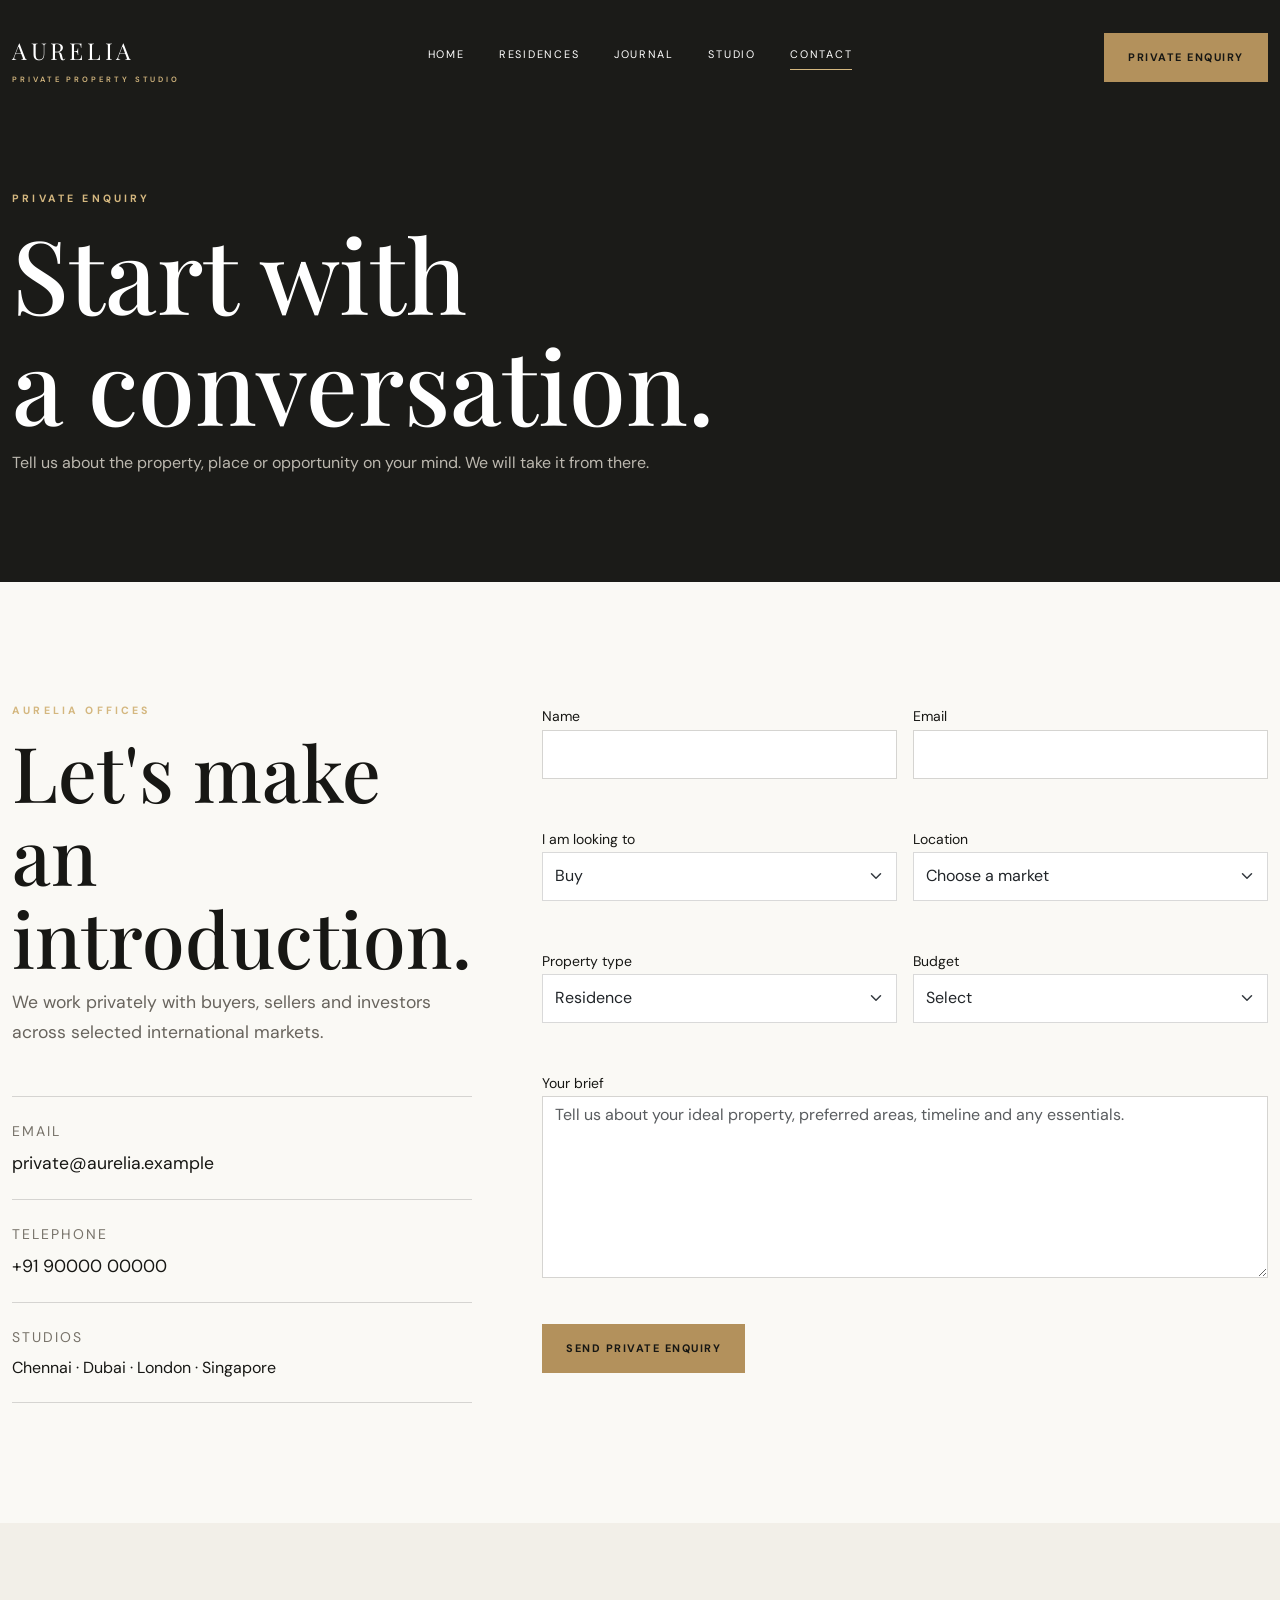
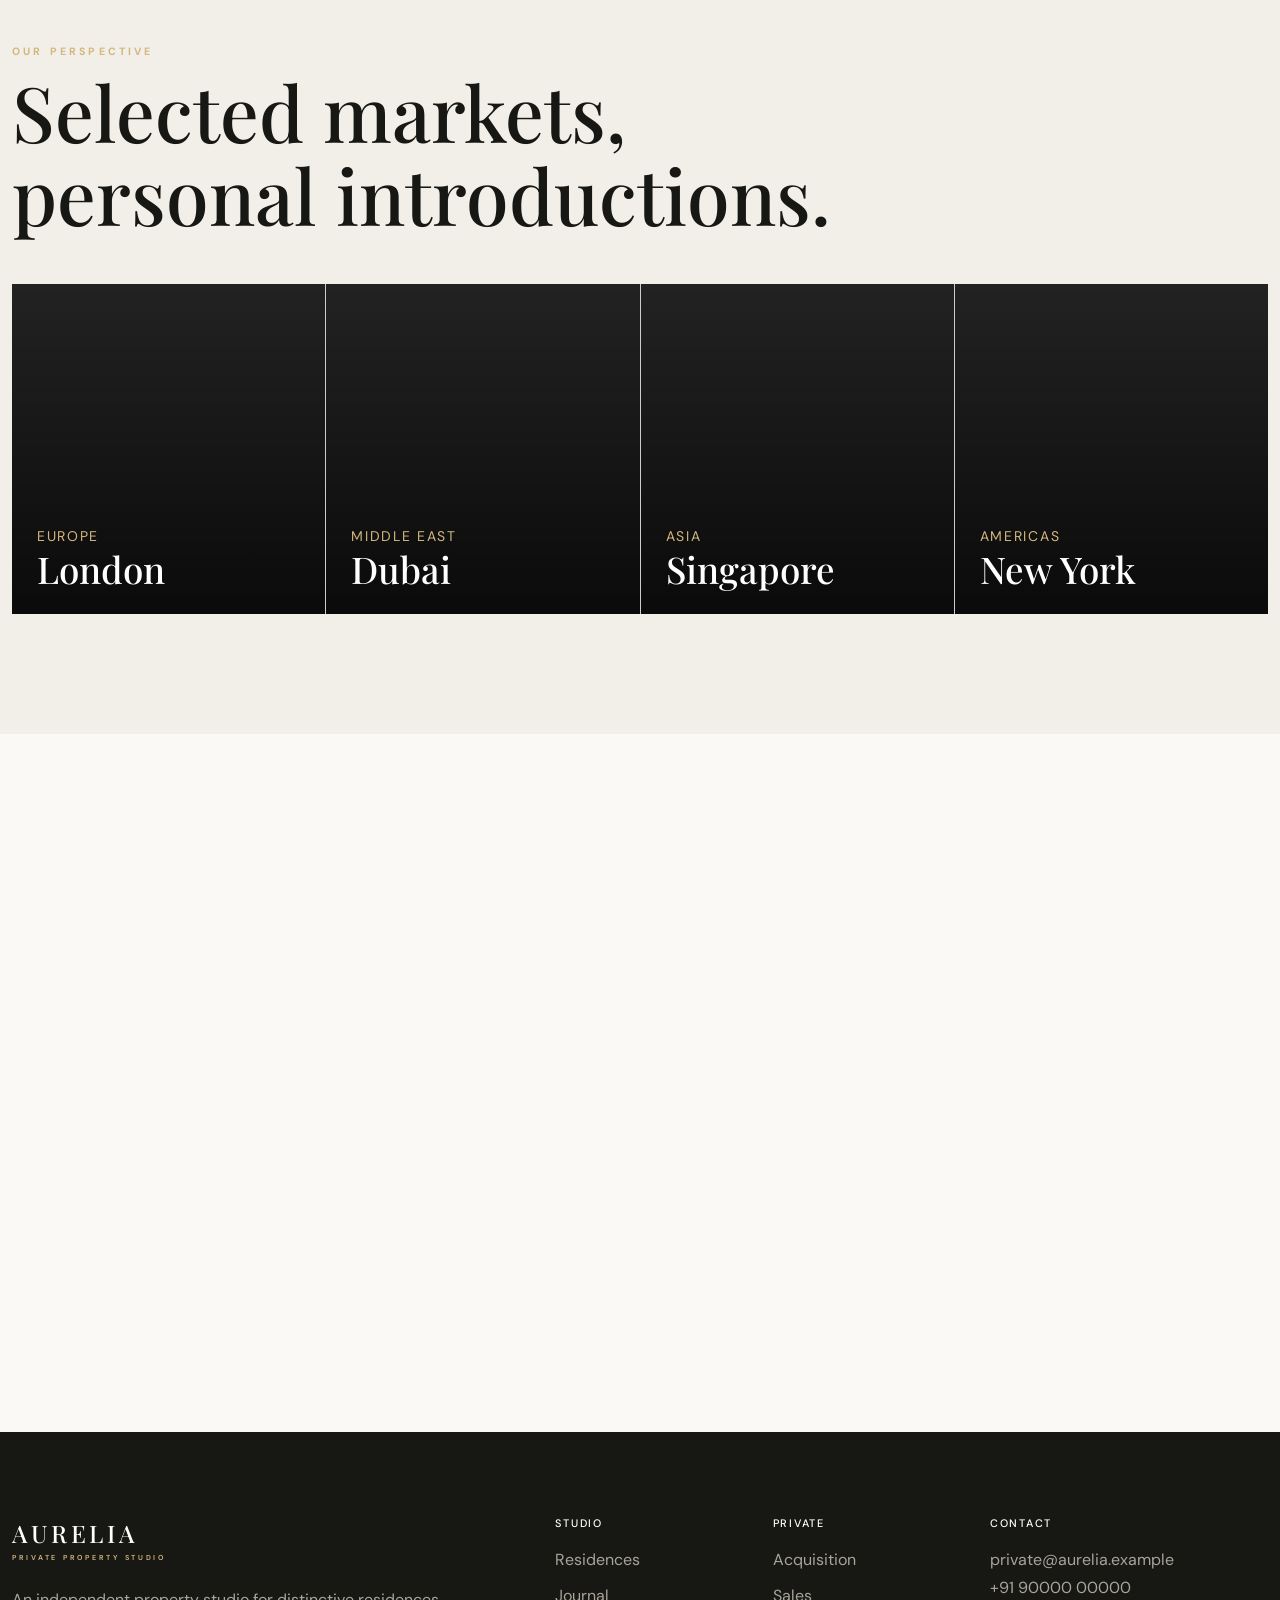
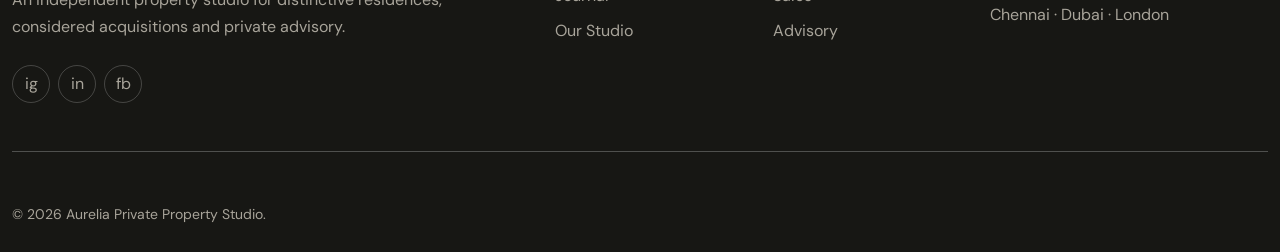
==== contact.html @ 0b0d0313 "first commit" ====
<!doctype html><html lang="en"><head><meta charset="utf-8"><meta name="viewport" content="width=device-width,initial-scale=1"><title>Contact | Aurelia Private Property Studio</title><meta name="description" content="Contact Aurelia for private property acquisition, sales, investment and advisory."><meta name="robots" content="index,follow"><link rel="icon" href="assets/images/favicon.svg"><link href="https://cdn.jsdelivr.net/npm/bootstrap@5.3.3/dist/css/bootstrap.min.css" rel="stylesheet"><link rel="stylesheet" href="assets/css/style.css"></head><body><nav class="navbar navbar-expand-lg"><div class="container d-flex align-items-center"><a class="navbar-brand" href="index.html">AURELIA<span>PRIVATE PROPERTY STUDIO</span></a><button class="navbar-toggler" type="button" data-bs-toggle="collapse" data-bs-target="#nav" aria-controls="nav" aria-expanded="false" aria-label="Toggle navigation"><span class="navbar-toggler-icon"></span></button><div class="collapse navbar-collapse" id="nav"><ul class="navbar-nav mx-auto"><li><a class="nav-link" href="index.html">Home</a></li><li><a class="nav-link" href="residences.html">Residences</a></li><li><a class="nav-link" href="journal.html">Journal</a></li><li><a class="nav-link" href="studio.html">Studio</a></li><li><a class="nav-link" href="contact.html">Contact</a></li></ul><a class="btn-lux ms-lg-3" href="enquiry.html">Private enquiry</a></div></div></nav>
<section class="page-head"><div class="container"><div class="kicker">Private enquiry</div><h1>Start with<br>a conversation.</h1><p>Tell us about the property, place or opportunity on your mind. We will take it from there.</p></div></section>
<section class="section"><div class="container"><div class="contact-grid"><div class="reveal-left"><div class="kicker">Aurelia offices</div><h2 class="display">Let's make an introduction.</h2><p class="lead-lg">We work privately with buyers, sellers and investors across selected international markets.</p><div class="contact-details mt-5"><div class="contact-row"><small>Email</small><a href="mailto:private@aurelia.example">private@aurelia.example</a></div><div class="contact-row"><small>Telephone</small><a href="tel:+919000000000">+91 90000 00000</a></div><div class="contact-row"><small>Studios</small><div class="mt-1">Chennai · Dubai · London · Singapore</div></div></div></div><form class="reveal-right row g-3"><div class="col-md-6"><label class="small">Name</label><input class="form-control" required></div><div class="col-md-6"><label class="small">Email</label><input class="form-control" type="email" required></div><div class="col-md-6"><label class="small">I am looking to</label><select class="form-select"><option>Buy</option><option>Sell</option><option>Rent</option><option>Invest</option></select></div><div class="col-md-6"><label class="small">Location</label><select class="form-select"><option>Choose a market</option><option>Chennai</option><option>Dubai</option><option>London</option><option>Singapore</option></select></div><div class="col-md-6"><label class="small">Property type</label><select class="form-select"><option>Residence</option><option>Villa</option><option>Penthouse</option><option>Estate</option></select></div><div class="col-md-6"><label class="small">Budget</label><select class="form-select"><option>Select</option><option>$1M–$3M</option><option>$3M–$5M</option><option>$5M–$10M</option><option>$10M+</option></select></div><div class="col-12"><label class="small">Your brief</label><textarea class="form-control" rows="7" placeholder="Tell us about your ideal property, preferred areas, timeline and any essentials."></textarea></div><div class="col-12"><button class="btn-lux" type="submit">Send private enquiry</button></div></form></div></div></section>
<section class="section cream"><div class="container"><div class="kicker">Our perspective</div><h2 class="display">Selected markets,<br>personal introductions.</h2><div class="locations mt-5 reveal"><div class="location" style="background-image:url('https://images.unsplash.com/photo-1513635269975-59663e0ac1ad?auto=format&fit=crop&w=900&q=85')"><div><small>Europe</small><h3>London</h3></div></div><div class="location" style="background-image:url('https://images.unsplash.com/photo-1512453979798-5ea266f8880c?auto=format&fit=crop&w=900&q=85')"><div><small>Middle East</small><h3>Dubai</h3></div></div><div class="location" style="background-image:url('https://images.unsplash.com/photo-1525625293386-3f8f99389edd?auto=format&fit=crop&w=900&q=85')"><div><small>Asia</small><h3>Singapore</h3></div></div><div class="location" style="background-image:url('https://images.unsplash.com/photo-1519501025264-65ba15a82390?auto=format&fit=crop&w=900&q=85')"><div><small>Americas</small><h3>New York</h3></div></div></div></div></section>
<section class="section"><div class="container"><iframe class="map reveal" title="London property studio map" loading="lazy" src="https://www.google.com/maps?q=London&output=embed"></iframe></div></section>
<footer class="footer"><div class="container"><div class="row g-5"><div class="col-12 col-md-6 col-lg-5"><div class="brand">AURELIA<span>PRIVATE PROPERTY STUDIO</span></div><p class="mt-4">An independent property studio for distinctive residences, considered acquisitions and private advisory.</p><div class="social mt-4"><a href="#">ig</a><a href="#">in</a><a href="#">fb</a></div></div><div class="col-12 col-md-6 col-lg-2"><h5>Studio</h5><div class="d-grid gap-2 mt-3"><a href="residences.html">Residences</a><a href="journal.html">Journal</a><a href="studio.html">Our Studio</a></div></div><div class="col-12 col-md-6 col-lg-2"><h5>Private</h5><div class="d-grid gap-2 mt-3"><a href="contact.html">Acquisition</a><a href="contact.html">Sales</a><a href="contact.html">Advisory</a></div></div><div class="col-12 col-md-6 col-lg-3"><h5>Contact</h5><p class="mt-3">private@aurelia.example<br>+91 90000 00000<br>Chennai · Dubai · London</p></div></div><hr class="border-light opacity-25 my-5"><small>© <span data-year></span> Aurelia Private Property Studio.</small></div></footer><a class="back" href="#">↑</a><script src="https://cdn.jsdelivr.net/npm/bootstrap@5.3.3/dist/js/bootstrap.bundle.min.js"></script><script src="assets/js/main.js"></script></body></html>
---- assets/css/style.css ----
@import url('https://fonts.googleapis.com/css2?family=DM+Sans:wght@400;500;600&family=Playfair+Display:wght@400;500;600&display=swap');

:root {
  --ink: #171714;
  --cream: #f2efe8;
  --paper: #faf9f5;
  --stone: #b7b0a3;
  --gold: #b3915c;
  --line: rgba(23, 23, 20, .16);
  --ease: cubic-bezier(.16, 1, .3, 1)
}

* {
  box-sizing: border-box
}

html {
  scroll-behavior: smooth
}

body {
  margin: 0;
  background: var(--paper);
  color: var(--ink);
  font-family: "DM Sans", Arial, sans-serif;
  line-height: 1.7;
  overflow-x: hidden
}

h1,
h2,
h3,
h4 {
  font-family: "Playfair Display", Georgia, serif;
  font-weight: 500;
  line-height: 1.08
}

a {
  text-decoration: none;
  color: inherit
}

.container {
  max-width: 1280px
}

.navbar {
  position: absolute;
  top: 0;
  left: 0;
  right: 0;
  z-index: 1000;
  padding: 26px 0;
  color: #fff;
  transition: .5s var(--ease)
}

.navbar.scrolled {
  position: fixed;
  background: rgba(23, 23, 20, .94);
  padding: 16px 0;
  backdrop-filter: blur(15px)
}

.navbar-brand {
  font-family: "Playfair Display", serif;
  font-size: 1.45rem;
  letter-spacing: .16em;
  color: #fff !important
}

.navbar-brand span {
  display: block;
  font: 600 .48rem "DM Sans";
  letter-spacing: .38em;
  color: #d4b77f;
  margin-top: 4px
}

.nav-link {
  color: #fff !important;
  font-size: .68rem;
  text-transform: uppercase;
  letter-spacing: .16em;
  margin: 0 .45rem
}

.nav-link:after {
  content: "";
  display: block;
  width: 0;
  height: 1px;
  background: #d4b77f;
  transition: .4s var(--ease);
  margin-top: 5px
}

.nav-link:hover:after,
.nav-link.active:after {
  width: 100%
}

.btn-lux {
  display: inline-flex;
  align-items: center;
  justify-content: center;
  border: 1px solid var(--gold);
  background: var(--gold);
  color: #171714;
  padding: 14px 23px;
  font-size: .68rem;
  text-transform: uppercase;
  letter-spacing: .14em;
  font-weight: 700;
  transition: .4s var(--ease)
}

.btn-lux:hover {
  background: #171714;
  color: var(--gold);
  border-color: var(--gold);
  transform: translateY(-3px)
}

.hero {
  min-height: 100vh;
  position: relative;
  color: #fff;
  display: flex;
  align-items: end;
  background: linear-gradient(90deg, rgba(0, 0, 0, .7), rgba(0, 0, 0, .12)), url("https://images.unsplash.com/photo-1600607687939-ce8a6c25118c?auto=format&fit=crop&w=2400&q=90") center/cover;
  overflow: hidden
}

.hero:after {
  content: "";
  position: absolute;
  inset: 0;
  background: linear-gradient(0deg, rgba(0, 0, 0, .58), transparent 55%);
  pointer-events: none
}

.hero-inner {
  position: relative;
  z-index: 2;
  padding: 170px 0 80px
}

.hero-kicker,
.kicker {
  font-size: .66rem;
  letter-spacing: .3em;
  text-transform: uppercase;
  color: #d4b77f;
  font-weight: 700
}

.hero h1 {
  font-size: clamp(4rem, 9vw, 9.2rem);
  max-width: 950px;
  margin: 18px 0
}

.hero-copy {
  max-width: 560px;
  font-size: 1rem;
  color: rgba(255, 255, 255, .8)
}

.hero-side {
  position: absolute;
  right: 4%;
  bottom: 7%;
  z-index: 3;
  writing-mode: vertical-rl;
  text-transform: uppercase;
  letter-spacing: .22em;
  font-size: .62rem;
  color: rgba(255, 255, 255, .65)
}

.search-wrap {
  position: relative;
  margin-top: -42px;
  z-index: 10
}

.search-box {
  background: #fff;
  border: 1px solid var(--line);
  padding: 22px;
  box-shadow: 0 25px 70px rgba(0, 0, 0, .12)
}

.search-tabs {
  display: flex;
  gap: 25px;
  margin-bottom: 20px;
  border-bottom: 1px solid var(--line)
}

.search-tabs button {
  border: 0;
  background: none;
  padding: 0 0 12px;
  font-size: .7rem;
  text-transform: uppercase;
  letter-spacing: .14em;
  font-weight: 700;
  position: relative
}

.search-tabs button.active:after {
  content: "";
  position: absolute;
  bottom: -1px;
  left: 0;
  width: 100%;
  height: 2px;
  background: var(--gold)
}

.form-control,
.form-select {
  border-radius: 0;
  border: 1px solid var(--line);
  min-height: 49px
}

.section {
  padding: 120px 0
}

.cream {
  background: var(--cream)
}

.intro-grid {
  display: grid;
  grid-template-columns: 1fr 1.45fr;
  gap: 9vw;
  align-items: start
}

.display {
  font-size: clamp(3rem, 6vw, 6.5rem);
  margin: .6rem 0
}

.lead-lg {
  font-size: 1.1rem;
  color: #68645d;
  max-width: 650px
}

.editorial-img {
  width: 100%;
  object-fit: cover
}

.tall {
  height: 690px
}

.wide {
  height: 560px
}

.property-feature {
  display: grid;
  grid-template-columns: 1.15fr .85fr;
  min-height: 650px
}

.property-feature img {
  width: 100%;
  height: 100%;
  object-fit: cover
}

.property-info {
  padding: 70px;
  background: #1c1c19;
  color: #fff;
  display: flex;
  flex-direction: column;
  justify-content: end
}

.property-info h2 {
  font-size: clamp(3rem, 5vw, 5.6rem);
  margin: 10px 0
}

.property-info p {
  color: #bdb9b0;
  max-width: 430px
}

.property-meta {
  display: flex;
  gap: 25px;
  flex-wrap: wrap;
  border-top: 1px solid rgba(255, 255, 255, .2);
  padding-top: 20px;
  margin-top: 25px;
  color: #d7d2c8;
  font-size: .75rem;
  text-transform: uppercase;
  letter-spacing: .1em
}

.collection-head {
  display: flex;
  justify-content: space-between;
  align-items: end;
  margin-bottom: 55px
}

.collection-head h2 {
  font-size: clamp(3rem, 5vw, 5.5rem);
  margin: 0
}

.line-link {
  font-size: .68rem;
  text-transform: uppercase;
  letter-spacing: .15em;
  border-bottom: 1px solid var(--ink);
  padding-bottom: 5px
}

.masonry {
  columns: 2 360px;
  column-gap: 28px
}

.masonry-item {
  break-inside: avoid;
  margin-bottom: 28px;
  position: relative;
  overflow: hidden
}

.masonry-item img {
  width: 100%;
  display: block;
  transition: 1s var(--ease)
}

.masonry-item:hover img {
  transform: scale(1.045)
}

.masonry-caption {
  position: absolute;
  left: 18px;
  right: 18px;
  bottom: 18px;
  background: rgba(23, 23, 20, .9);
  color: #fff;
  padding: 17px 20px;
  display: flex;
  justify-content: space-between;
  align-items: center
}

.masonry-caption small {
  color: #d4b77f;
  text-transform: uppercase;
  letter-spacing: .12em
}

.number-strip {
  display: grid;
  grid-template-columns: repeat(4, 1fr);
  border-top: 1px solid var(--line);
  border-bottom: 1px solid var(--line)
}

.number {
  padding: 35px 20px;
  border-right: 1px solid var(--line)
}

.number:last-child {
  border: 0
}

.number strong {
  font: 500 3.2rem "Playfair Display";
  display: block
}

.number span {
  font-size: .68rem;
  text-transform: uppercase;
  letter-spacing: .13em;
  color: #777269
}

.locations {
  display: grid;
  grid-template-columns: repeat(4, 1fr);
  gap: 1px;
  background: var(--line)
}

.location {
  min-height: 330px;
  background: #222;
  color: #fff;
  padding: 25px;
  display: flex;
  align-items: end;
  background-size: cover;
  background-position: center;
  position: relative
}

.location:after {
  content: "";
  position: absolute;
  inset: 0;
  background: linear-gradient(0deg, rgba(0, 0, 0, .7), transparent)
}

.location div {
  position: relative;
  z-index: 1
}

.location h3 {
  font-size: 2.3rem;
  margin: 0
}

.location small {
  color: #d4b77f;
  text-transform: uppercase;
  letter-spacing: .12em
}

.journal-card {
  border-top: 1px solid var(--line);
  padding-top: 20px
}

.journal-card img {
  width: 100%;
  height: 260px;
  object-fit: cover;
  margin-bottom: 20px
}

.journal-card h3 {
  font-size: 2rem
}

.journal-card:hover img {
  filter: contrast(1.06)
}

.page-head {
  padding: 190px 0 90px;
  background: #1b1b18;
  color: #fff
}

.page-head h1 {
  font-size: clamp(4rem, 8vw, 8rem);
  margin: 10px 0
}

.page-head p {
  max-width: 650px;
  color: #bcb8af
}

.studio-block {
  display: grid;
  grid-template-columns: 1fr 1fr;
  gap: 0
}

.studio-block img {
  width: 100%;
  height: 600px;
  object-fit: cover
}

.studio-copy {
  padding: 70px;
  background: var(--cream);
  display: flex;
  flex-direction: column;
  justify-content: center
}

.service {
  padding: 28px 0;
  border-top: 1px solid var(--line);
  display: grid;
  grid-template-columns: 100px 1fr;
  gap: 20px
}

.service:last-child {
  border-bottom: 1px solid var(--line)
}

.service-num {
  font: 2rem "Playfair Display";
  color: var(--gold)
}

.contact-grid {
  display: grid;
  grid-template-columns: .75fr 1.25fr;
  gap: 70px
}

.contact-details {
  border-top: 1px solid var(--line)
}

.contact-row {
  padding: 20px 0;
  border-bottom: 1px solid var(--line)
}

.contact-row small {
  text-transform: uppercase;
  letter-spacing: .14em;
  color: #777269
}

.contact-row a {
  display: block;
  font-size: 1.1rem;
  margin-top: 5px
}

.map {
  width: 100%;
  height: 450px;
  border: 0;
  filter: grayscale(1)
}

.footer {
  background: #171714;
  color: #a8a49a;
  padding: 85px 0 25px
}

.footer .brand {
  font: 500 1.5rem "Playfair Display";
  letter-spacing: .16em;
  color: #fff
}

.footer .brand span {
  display: block;
  font: 600 .45rem "DM Sans";
  letter-spacing: .38em;
  color: #d4b77f;
  margin-top: 4px
}

.footer h5 {
  color: #fff;
  font-family: "DM Sans";
  font-size: .68rem;
  text-transform: uppercase;
  letter-spacing: .16em
}

.footer a:hover {
  color: #d4b77f
}

.social {
  display: flex;
  gap: 8px
}

.social a {
  width: 38px;
  height: 38px;
  border: 1px solid rgba(255, 255, 255, .2);
  display: grid;
  place-items: center;
  border-radius: 50%;
  transition: .35s
}

.social a:hover {
  background: var(--gold);
  color: #171714;
  transform: translateY(-4px)
}

.reveal {
  opacity: 0;
  transform: translateY(45px);
  transition: 1s var(--ease)
}

.reveal.show {
  opacity: 1;
  transform: none
}

.reveal-left {
  opacity: 0;
  transform: translateX(-60px);
  transition: 1s var(--ease)
}

.reveal-left.show {
  opacity: 1;
  transform: none
}

.reveal-right {
  opacity: 0;
  transform: translateX(60px);
  transition: 1s var(--ease)
}

.reveal-right.show {
  opacity: 1;
  transform: none
}

.back {
  position: fixed;
  right: 20px;
  bottom: 20px;
  width: 44px;
  height: 44px;
  background: var(--gold);
  display: none;
  place-items: center;
  z-index: 900
}

@media(max-width:991px) {
  .navbar .navbar-collapse {
    background: #171714;
    padding: 15px
  }

  .hero h1 {
    font-size: clamp(3.3rem, 11vw, 6rem)
  }

  .intro-grid,
  .property-feature,
  .studio-block,
  .contact-grid {
    grid-template-columns: 1fr
  }

  .property-feature {
    min-height: auto
  }

  .property-feature img {
    height: 520px
  }

  .property-info {
    min-height: 480px
  }

  .locations {
    grid-template-columns: repeat(2, 1fr)
  }

  .number-strip {
    grid-template-columns: repeat(2, 1fr)
  }

  .number:nth-child(2) {
    border-right: 0
  }

  .number:nth-child(-n+2) {
    border-bottom: 1px solid var(--line)
  }
}

@media(max-width:575px) {
  .navbar {
    padding: 18px 0
  }

  .hero {
    min-height: 90vh
  }

  .hero-inner {
    padding: 140px 0 60px
  }

  .hero h1 {
    font-size: 3.5rem
  }

  .hero-side {
    display: none
  }

  .section {
    padding: 75px 0
  }

  .search-wrap {
    margin-top: 0
  }

  .search-tabs {
    gap: 15px;
    overflow: auto
  }

  .property-feature img {
    height: 330px
  }

  .property-info {
    padding: 40px 25px
  }

  .property-info h2 {
    font-size: 3.2rem
  }

  .locations {
    grid-template-columns: 1fr
  }

  .number-strip {
    grid-template-columns: 1fr 1fr
  }

  .number {
    padding: 25px 12px
  }

  .number strong {
    font-size: 2.4rem
  }

  .wide {
    height: 330px
  }

  .tall {
    height: 430px
  }

  .studio-block img {
    height: 400px
  }

  .studio-copy {
    padding: 45px 25px
  }

  .contact-grid {
    gap: 45px
  }

  .page-head {
    padding: 150px 0 65px
  }
}

@media(prefers-reduced-motion:reduce) {

  *,
  *:before,
  *:after {
    animation: none !important;
    transition: none !important;
    scroll-behavior: auto !important
  }
}

.navbar-toggler {
  border: 1px solid rgba(255, 255, 255, .45) !important;
  border-radius: 0;
  padding: 7px 9px
}

.navbar-toggler-icon {
  filter: invert(1);
  width: 1.25em;
  height: 1.25em
}

.navbar .navbar-collapse {
  align-items: center
}

@media(min-width:992px) {
  .navbar .navbar-collapse {
    display: flex !important
  }

  .navbar .navbar-nav {
    align-items: center
  }

  .navbar-toggler {
    display: none
  }
}

@media(max-width:991.98px) {
  .navbar {
    padding: 16px 0
  }

  .navbar .container {
    position: relative
  }

  .navbar .navbar-collapse {
    margin-top: 14px;
    padding: 18px 18px 20px;
    background: rgba(23, 23, 20, .98);
    border: 1px solid rgba(255, 255, 255, .12);
    box-shadow: 0 18px 45px rgba(0, 0, 0, .2)
  }

  .navbar .navbar-nav {
    width: 100%;
    margin: 0 !important
  }

  .navbar .nav-item,
  .navbar-nav>li {
    width: 100%
  }

  .navbar .nav-link {
    display: block;
    padding: 11px 0;
    margin: 0;
    border-bottom: 1px solid rgba(255, 255, 255, .1)
  }

  .navbar .nav-link:after {
    display: none
  }

  .navbar .btn-lux {
    width: 100%;
    margin: 16px 0 0 !important
  }

  .hero-inner {
    width: 100%
  }

  .search-box {
    padding: 18px
  }

  .intro-grid {
    gap: 40px
  }

  .collection-head {
    gap: 25px;
    flex-wrap: wrap
  }

  .locations {
    grid-template-columns: repeat(2, 1fr)
  }
}

@media(max-width:767.98px) {
  .container {
    --bs-gutter-x: 1.25rem
  }

  .hero {
    min-height: 820px
  }

  .hero-inner {
    padding: 145px 0 65px
  }

  .hero h1 {
    font-size: clamp(3rem, 15vw, 4.5rem);
    word-break: normal
  }

  .hero-copy {
    font-size: .92rem
  }

  .section {
    padding: 70px 0
  }

  .display {
    font-size: clamp(2.7rem, 12vw, 4.5rem)
  }

  .property-feature {
    display: block
  }

  .property-feature img {
    height: 360px
  }

  .property-info {
    min-height: auto;
    padding: 42px 25px
  }

  .property-info h2 {
    font-size: 3rem
  }

  .masonry {
    columns: 1
  }

  .masonry-item {
    margin-bottom: 20px
  }

  .masonry-caption {
    left: 12px;
    right: 12px;
    bottom: 12px;
    padding: 13px 15px;
    gap: 12px
  }

  .number-strip {
    grid-template-columns: 1fr 1fr
  }

  .number {
    border-right: 1px solid var(--line) !important;
    border-bottom: 1px solid var(--line)
  }

  .number:nth-child(2n) {
    border-right: 0 !important
  }

  .number:nth-last-child(-n+2) {
    border-bottom: 0
  }

  .locations {
    grid-template-columns: 1fr
  }

  .location {
    min-height: 260px
  }

  .studio-block {
    display: block
  }

  .studio-block img {
    height: 360px
  }

  .studio-copy {
    padding: 45px 25px
  }

  .contact-grid {
    display: block
  }

  .contact-grid>form {
    margin-top: 50px
  }

  .map {
    height: 360px
  }

  .page-head {
    padding: 145px 0 65px
  }

  .page-head h1 {
    font-size: clamp(3.5rem, 15vw, 6rem)
  }

  .journal-card img {
    height: 230px
  }
}

@media(max-width:420px) {
  .navbar-brand {
    font-size: 1.18rem;
    letter-spacing: .12em
  }

  .navbar-brand span {
    font-size: .4rem;
    letter-spacing: .28em
  }

  .hero {
    min-height: 760px
  }

  .hero h1 {
    font-size: 3rem
  }

  .search-tabs {
    gap: 12px
  }

  .search-tabs button {
    font-size: .62rem
  }

  .number strong {
    font-size: 2.1rem
  }

  .number span {
    font-size: .58rem
  }

  .property-info h2 {
    font-size: 2.65rem
  }

  .btn-lux {
    padding: 13px 17px
  }
}

/* Requested editorial layout refinements */
.navbar .navbar-nav {
  display: flex;
  flex-direction: row;
  align-items: center;
  gap: .25rem
}

.navbar .nav-link {
  white-space: nowrap
}

.navbar .nav-link:after {
  height: 1px
}

/* Philosophy section: image on the right */
.philosophy-grid {
  display: grid;
  grid-template-columns: .85fr 1.05fr;
  gap: 70px;
  align-items: stretch
}

.philosophy-copy {
  display: flex;
  flex-direction: column;
  justify-content: center
}

.philosophy-image {
  width: 100%;
  height: 100%;
  min-height: 560px;
  object-fit: cover;
  display: block
}

/* Studio image and copy always equal height */
.studio-block {
  align-items: stretch
}

.studio-block>img,
.studio-block>.studio-copy {
  height: auto;
  min-height: 640px
}

/* Services: image left, service list right */
.services-editorial {
  display: grid;
  grid-template-columns: .72fr 1.28fr;
  gap: 70px;
  align-items: stretch
}

.services-editorial-image {
  width: 100%;
  height: 100%;
  min-height: 700px;
  object-fit: cover;
  display: block
}

.services-editorial-list {
  display: flex;
  flex-direction: column;
  justify-content: stretch
}

.services-editorial-list .service {
  flex: 1;
  display: grid;
  align-content: center
}

/* Keep the enquiry CTA visibly navigational */
.private-enquiry-btn {
  cursor: pointer
}

@media(max-width:991.98px) {
  .navbar .navbar-nav {
    display: block
  }

  .navbar .nav-link {
    white-space: normal
  }

  .philosophy-grid,
  .services-editorial {
    grid-template-columns: 1fr;
    gap: 0
  }

  .philosophy-image {
    min-height: 420px
  }

  .studio-block>img,
  .studio-block>.studio-copy {
    min-height: 0
  }

  .services-editorial-image {
    min-height: 420px
  }
}

@media(max-width:767.98px) {

  .philosophy-image,
  .services-editorial-image {
    min-height: 360px
  }

  .services-editorial-list .service {
    flex: initial
  }
}

/* Final layout refinements */
@media(min-width:992px) {
  .navbar .container {
    display: grid !important;
    grid-template-columns: minmax(250px, 1fr) auto minmax(250px, 1fr);
    align-items: center
  }

  .navbar .navbar-collapse {
    display: contents !important
  }

  .navbar .navbar-nav {
    grid-column: 2;
    justify-content: center;
    margin: 0 !important
  }

  .navbar .btn-lux {
    grid-column: 3;
    justify-self: end;
    margin: 0 !important
  }
}

.signature-grid {
  display: grid;
  grid-template-columns: repeat(3, 1fr);
  gap: 28px
}

.signature-card {
  position: relative;
  min-height: 460px;
  overflow: hidden
}

.signature-card img {
  width: 100%;
  height: 460px;
  object-fit: cover;
  display: block;
  transition: transform .7s var(--ease)
}

.signature-card:hover img {
  transform: scale(1.04)
}

.signature-card .masonry-caption {
  left: 20px;
  right: 20px;
  bottom: 20px
}

.archive-grid {
  display: grid;
  grid-template-columns: .75fr 1.25fr;
  gap: 70px;
  align-items: stretch
}

.archive-visual {
  width: 100%;
  object-fit: cover;
  display: block
}

.archive-list .service {
  min-height: 180px;
  align-content: center
}

.enquiry-hero {
  background: #171714;
  color: #fff;
  padding: 170px 0 100px
}

.enquiry-intro {
  display: grid;
  grid-template-columns: .9fr 1.1fr;
  gap: 80px;
  align-items: end
}

.enquiry-steps {
  display: grid;
  grid-template-columns: repeat(3, 1fr);
  gap: 1px;
  background: var(--line)
}

.enquiry-step {
  background: var(--cream);
  padding: 35px 28px;
  min-height: 220px
}

.enquiry-form-wrap {
  display: grid;
  grid-template-columns: .7fr 1.3fr;
  gap: 70px
}

@media(max-width:991.98px) {
  .signature-grid {
    grid-template-columns: repeat(2, 1fr)
  }

  .archive-grid,
  .enquiry-intro,
  .enquiry-form-wrap {
    grid-template-columns: 1fr;
    gap: 40px
  }

  .archive-visual {
    min-height: 420px
  }

  .enquiry-steps {
    grid-template-columns: 1fr
  }
}

@media(max-width:767.98px) {
  .signature-grid {
    grid-template-columns: 1fr
  }

  .signature-card,
  .signature-card img {
    min-height: 360px;
    height: 360px
  }

  .archive-visual {
    min-height: 340px
  }
}
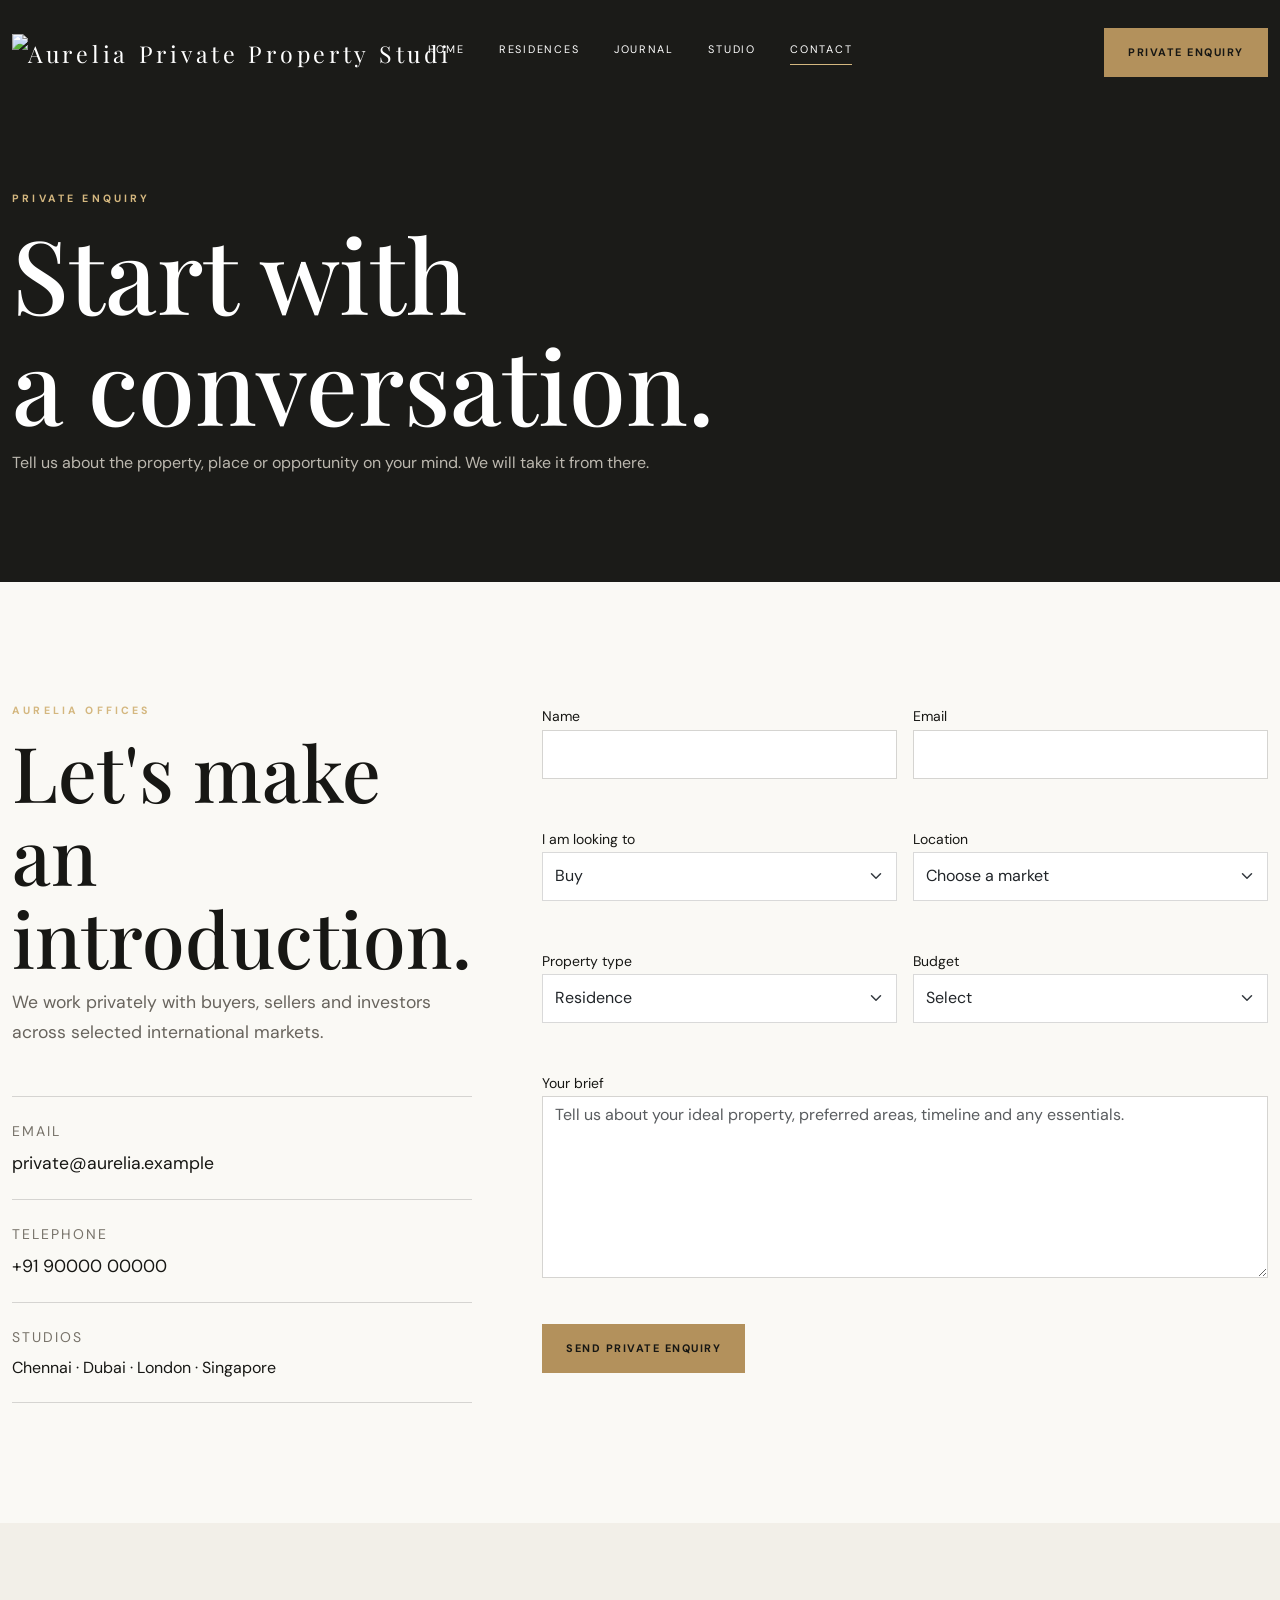
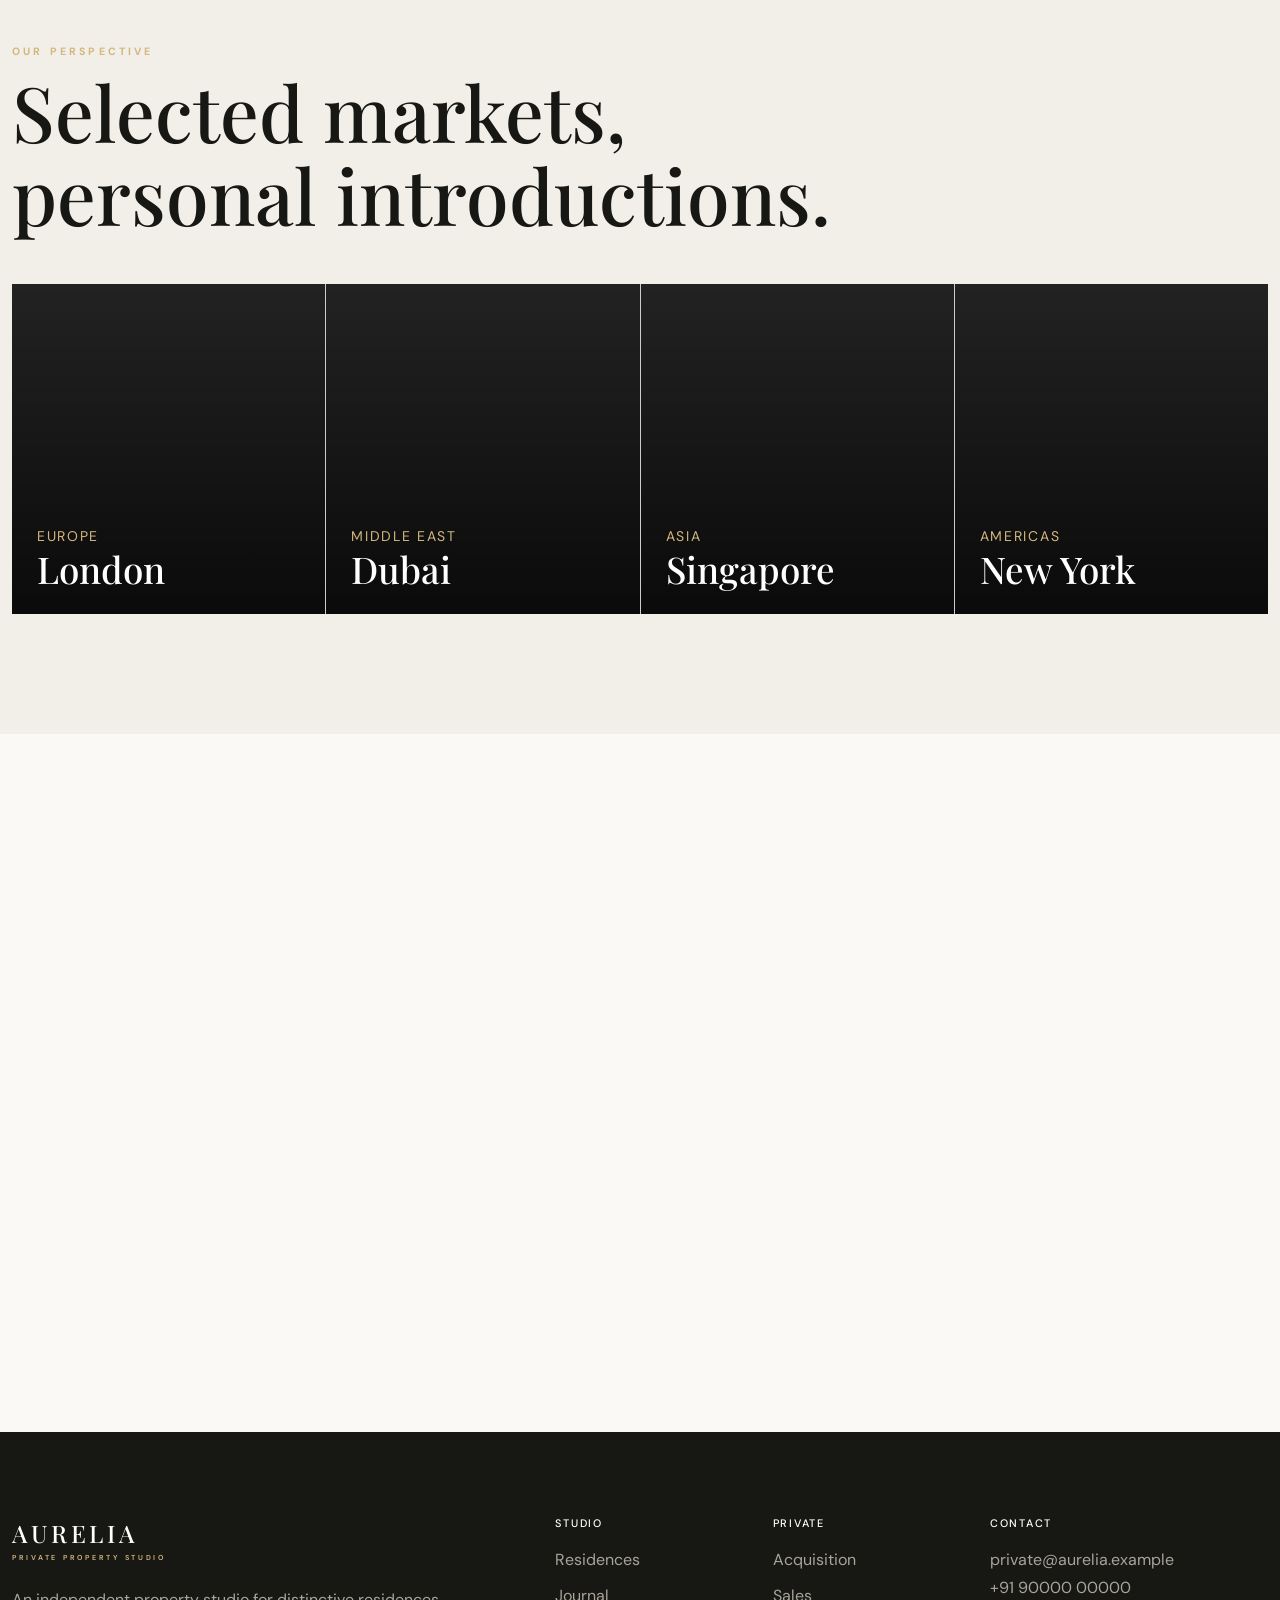
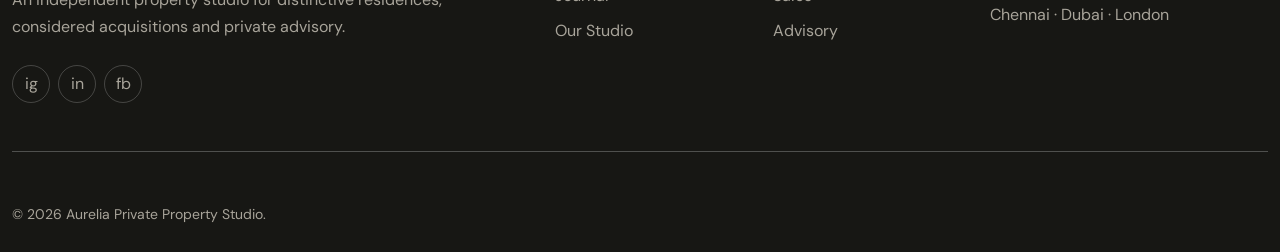
==== commit 711df47b: "corrections" ====
--- a/contact.html
+++ b/contact.html
@@ -1,4 +1,4 @@
-<!doctype html><html lang="en"><head><meta charset="utf-8"><meta name="viewport" content="width=device-width,initial-scale=1"><title>Contact | Aurelia Private Property Studio</title><meta name="description" content="Contact Aurelia for private property acquisition, sales, investment and advisory."><meta name="robots" content="index,follow"><link rel="icon" href="assets/images/favicon.svg"><link href="https://cdn.jsdelivr.net/npm/bootstrap@5.3.3/dist/css/bootstrap.min.css" rel="stylesheet"><link rel="stylesheet" href="assets/css/style.css"></head><body><nav class="navbar navbar-expand-lg"><div class="container d-flex align-items-center"><a class="navbar-brand" href="index.html">AURELIA<span>PRIVATE PROPERTY STUDIO</span></a><button class="navbar-toggler" type="button" data-bs-toggle="collapse" data-bs-target="#nav" aria-controls="nav" aria-expanded="false" aria-label="Toggle navigation"><span class="navbar-toggler-icon"></span></button><div class="collapse navbar-collapse" id="nav"><ul class="navbar-nav mx-auto"><li><a class="nav-link" href="index.html">Home</a></li><li><a class="nav-link" href="residences.html">Residences</a></li><li><a class="nav-link" href="journal.html">Journal</a></li><li><a class="nav-link" href="studio.html">Studio</a></li><li><a class="nav-link" href="contact.html">Contact</a></li></ul><a class="btn-lux ms-lg-3" href="enquiry.html">Private enquiry</a></div></div></nav>
+<!doctype html><html lang="en"><head><meta charset="utf-8"><meta name="viewport" content="width=device-width,initial-scale=1"><title>Contact | Aurelia Private Property Studio</title><meta name="description" content="Contact Aurelia for private property acquisition, sales, investment and advisory."><meta name="robots" content="index,follow"><link rel="icon" href="assets/images/favicon.svg"><link href="https://cdn.jsdelivr.net/npm/bootstrap@5.3.3/dist/css/bootstrap.min.css" rel="stylesheet"><link rel="stylesheet" href="assets/css/style.css"></head><body><nav class="navbar navbar-expand-lg"><div class="container d-flex align-items-center"><a class="navbar-brand aurelia-logo" href="index.html" aria-label="Aurelia home"><img src="assets/images/aurelia-logo.svg" alt="Aurelia Private Property Studio"></a><button class="navbar-toggler" type="button" data-bs-toggle="collapse" data-bs-target="#nav" aria-controls="nav" aria-expanded="false" aria-label="Toggle navigation"><span class="navbar-toggler-icon"></span></button><div class="collapse navbar-collapse" id="nav"><ul class="navbar-nav mx-auto"><li><a class="nav-link" href="index.html">Home</a></li><li><a class="nav-link" href="residences.html">Residences</a></li><li><a class="nav-link" href="journal.html">Journal</a></li><li><a class="nav-link" href="studio.html">Studio</a></li><li><a class="nav-link" href="contact.html">Contact</a></li></ul><a class="btn-lux ms-lg-3" href="enquiry.html">Private enquiry</a></div></div></nav>
 <section class="page-head"><div class="container"><div class="kicker">Private enquiry</div><h1>Start with<br>a conversation.</h1><p>Tell us about the property, place or opportunity on your mind. We will take it from there.</p></div></section>
 <section class="section"><div class="container"><div class="contact-grid"><div class="reveal-left"><div class="kicker">Aurelia offices</div><h2 class="display">Let's make an introduction.</h2><p class="lead-lg">We work privately with buyers, sellers and investors across selected international markets.</p><div class="contact-details mt-5"><div class="contact-row"><small>Email</small><a href="mailto:private@aurelia.example">private@aurelia.example</a></div><div class="contact-row"><small>Telephone</small><a href="tel:+919000000000">+91 90000 00000</a></div><div class="contact-row"><small>Studios</small><div class="mt-1">Chennai · Dubai · London · Singapore</div></div></div></div><form class="reveal-right row g-3"><div class="col-md-6"><label class="small">Name</label><input class="form-control" required></div><div class="col-md-6"><label class="small">Email</label><input class="form-control" type="email" required></div><div class="col-md-6"><label class="small">I am looking to</label><select class="form-select"><option>Buy</option><option>Sell</option><option>Rent</option><option>Invest</option></select></div><div class="col-md-6"><label class="small">Location</label><select class="form-select"><option>Choose a market</option><option>Chennai</option><option>Dubai</option><option>London</option><option>Singapore</option></select></div><div class="col-md-6"><label class="small">Property type</label><select class="form-select"><option>Residence</option><option>Villa</option><option>Penthouse</option><option>Estate</option></select></div><div class="col-md-6"><label class="small">Budget</label><select class="form-select"><option>Select</option><option>$1M–$3M</option><option>$3M–$5M</option><option>$5M–$10M</option><option>$10M+</option></select></div><div class="col-12"><label class="small">Your brief</label><textarea class="form-control" rows="7" placeholder="Tell us about your ideal property, preferred areas, timeline and any essentials."></textarea></div><div class="col-12"><button class="btn-lux" type="submit">Send private enquiry</button></div></form></div></div></section>
 <section class="section cream"><div class="container"><div class="kicker">Our perspective</div><h2 class="display">Selected markets,<br>personal introductions.</h2><div class="locations mt-5 reveal"><div class="location" style="background-image:url('https://images.unsplash.com/photo-1513635269975-59663e0ac1ad?auto=format&fit=crop&w=900&q=85')"><div><small>Europe</small><h3>London</h3></div></div><div class="location" style="background-image:url('https://images.unsplash.com/photo-1512453979798-5ea266f8880c?auto=format&fit=crop&w=900&q=85')"><div><small>Middle East</small><h3>Dubai</h3></div></div><div class="location" style="background-image:url('https://images.unsplash.com/photo-1525625293386-3f8f99389edd?auto=format&fit=crop&w=900&q=85')"><div><small>Asia</small><h3>Singapore</h3></div></div><div class="location" style="background-image:url('https://images.unsplash.com/photo-1519501025264-65ba15a82390?auto=format&fit=crop&w=900&q=85')"><div><small>Americas</small><h3>New York</h3></div></div></div></div></section>
